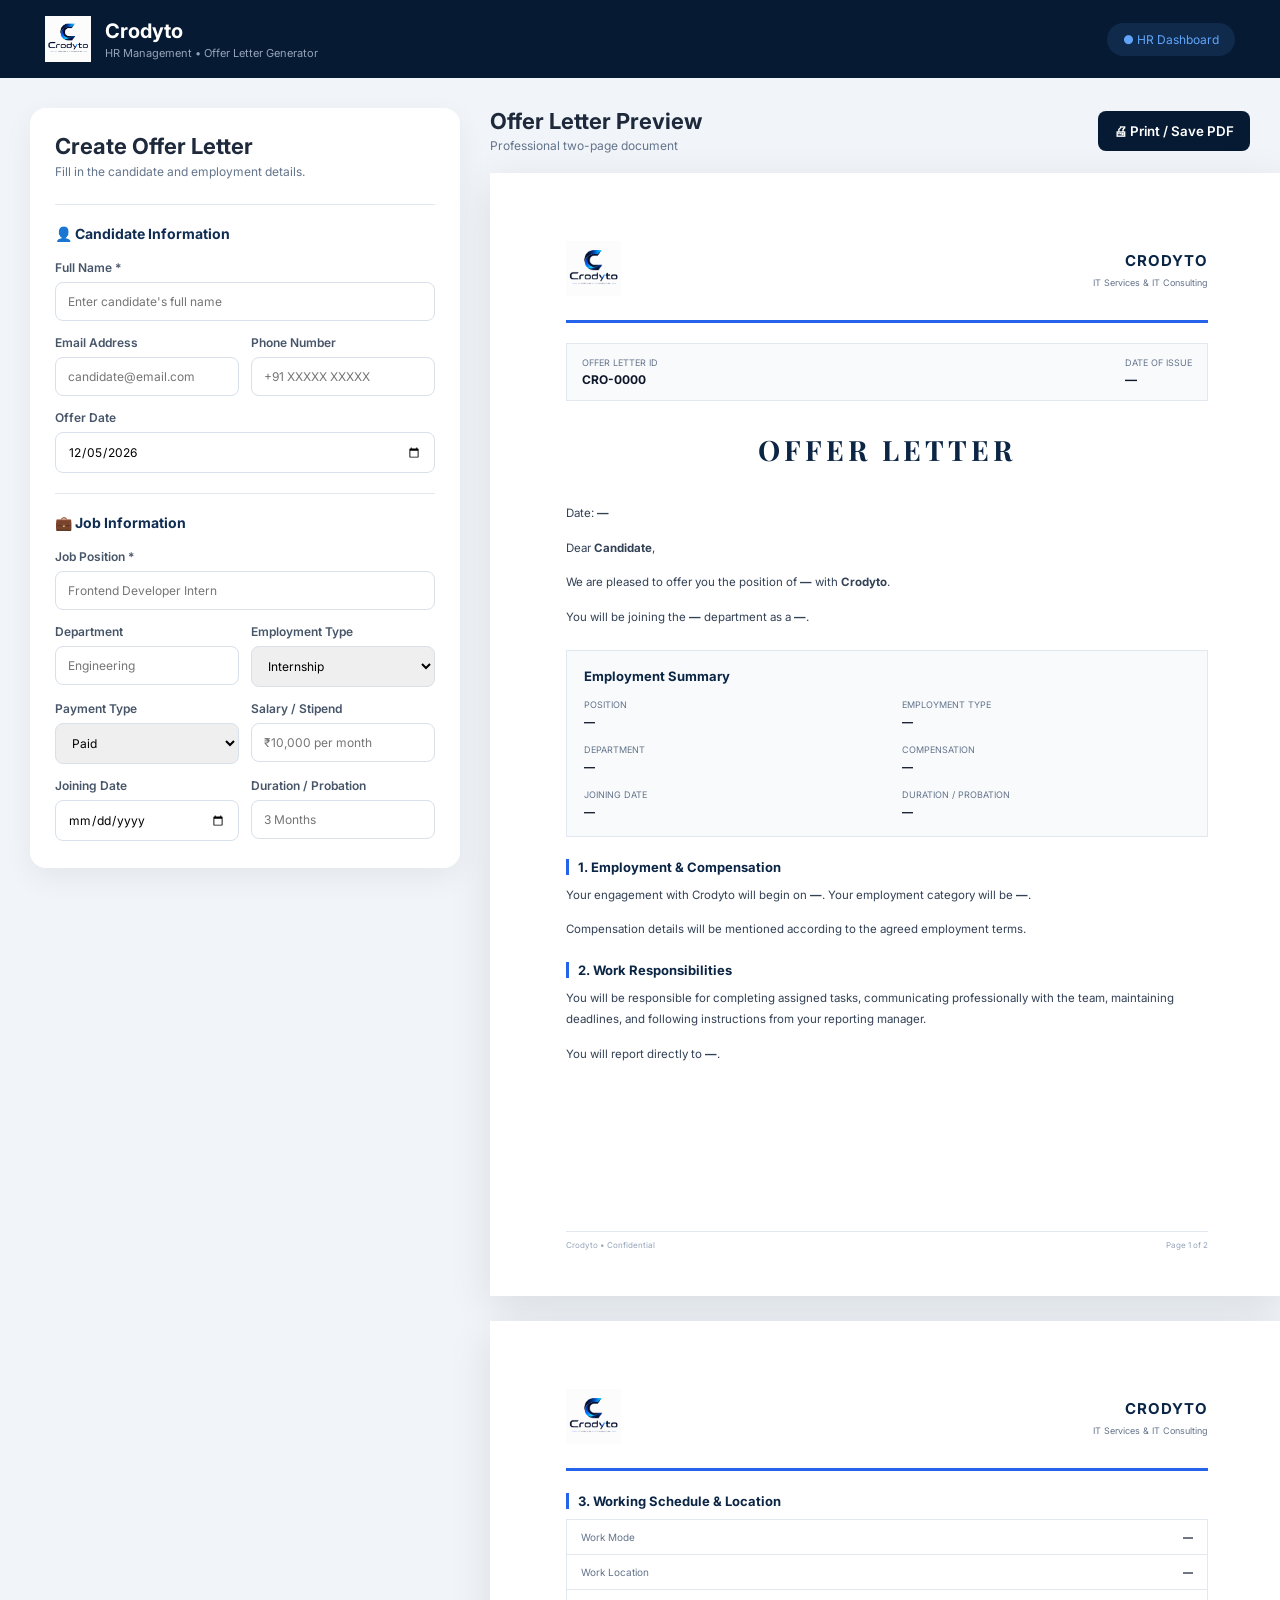
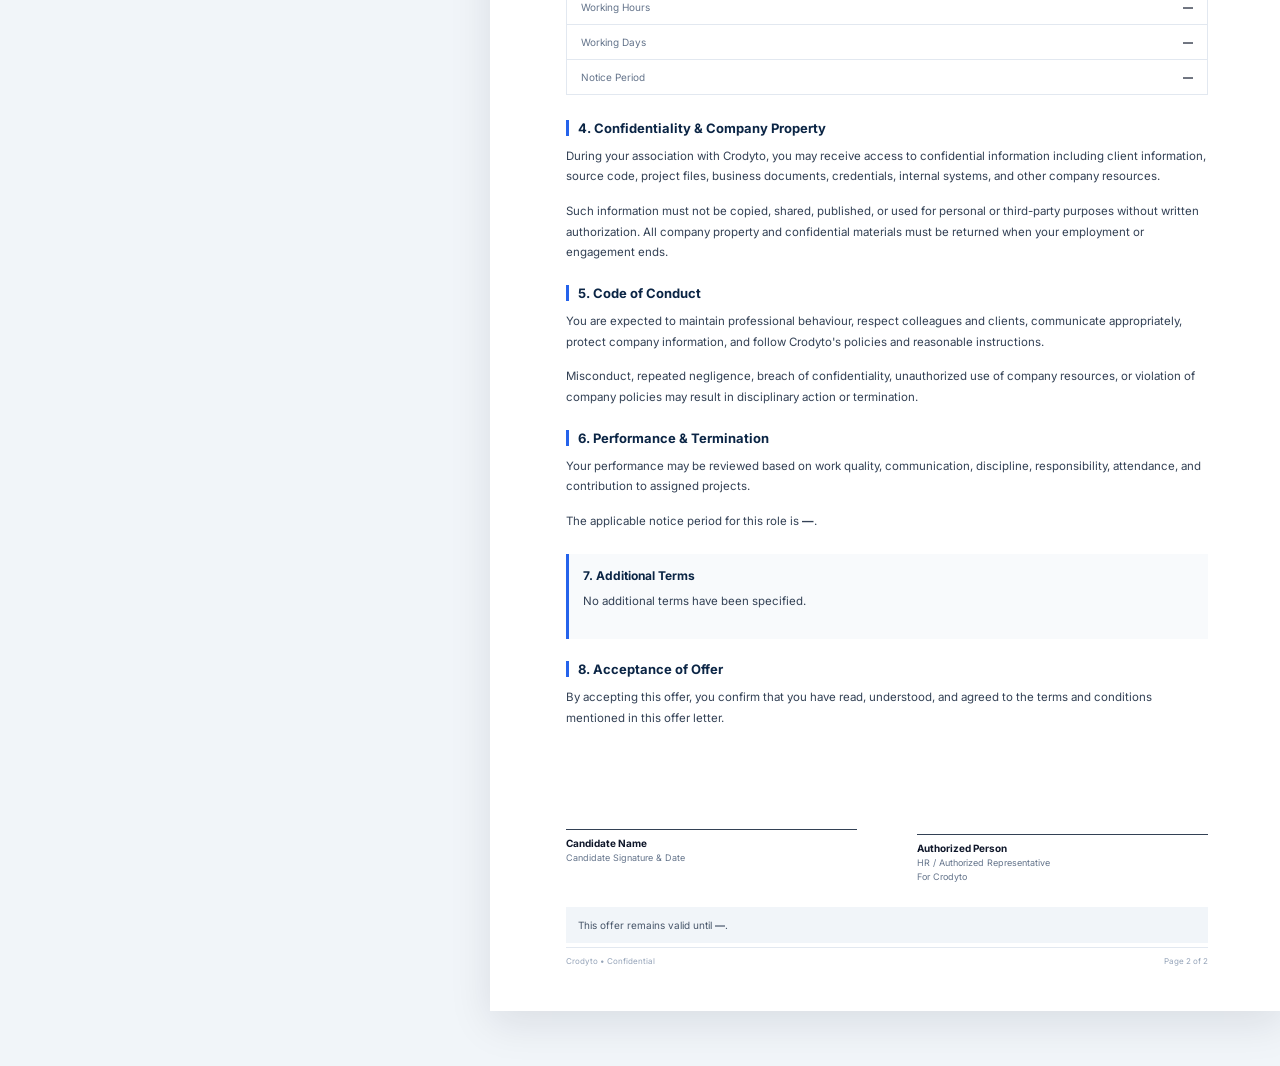
==== offer_letter_paage.html @ 6837c593 "Rename index.html to offer_letter_paage.html" ====
<!DOCTYPE html>
<html lang="en">
<head>
  <meta charset="UTF-8" />
  <meta name="viewport" content="width=device-width, initial-scale=1.0" />

  <title>Crodyto HR | Offer Letter Generator</title>

  <link rel="stylesheet" href="style.css" />
</head>

<body>

  <!-- TOPBAR -->
  <header class="topbar">

    <div class="brand">
      <img src="logo.png" alt="Crodyto Logo" class="top-logo">

      <div>
        <h2>Crodyto</h2>
        <span>HR Management • Offer Letter Generator</span>
      </div>
    </div>

    <div class="dashboard-badge">
      ● HR Dashboard
    </div>

  </header>


  <main class="app-layout">

    <!-- =========================
         FORM PANEL
    ========================== -->

    <section class="form-panel">

      <div class="panel-header">
        <h2>Create Offer Letter</h2>
        <p>Fill in the candidate and employment details.</p>
      </div>


      <!-- CANDIDATE INFORMATION -->

      <div class="form-section">

        <h3>👤 Candidate Information</h3>

        <div class="form-group">
          <label>Full Name *</label>
          <input
            type="text"
            id="name"
            placeholder="Enter candidate's full name"
          >
        </div>

        <div class="form-row">

          <div class="form-group">
            <label>Email Address</label>
            <input
              type="email"
              id="email"
              placeholder="candidate@email.com"
            >
          </div>

          <div class="form-group">
            <label>Phone Number</label>
            <input
              type="text"
              id="phone"
              placeholder="+91 XXXXX XXXXX"
            >
          </div>

        </div>

        <div class="form-group">
          <label>Offer Date</label>
          <input type="date" id="offerDate">
        </div>

      </div>


      <!-- JOB INFORMATION -->

      <div class="form-section">

        <h3>💼 Job Information</h3>

        <div class="form-group">
          <label>Job Position *</label>

          <input
            type="text"
            id="position"
            placeholder="Frontend Developer Intern"
          >
        </div>


        <div class="form-row">

          <div class="form-group">

            <label>Department</label>

            <input
              type="text"
              id="department"
              placeholder="Engineering"
            >

          </div>


          <div class="form-group">

            <label>Employment Type</label>

            <select id="employmentType">
              <option value="Internship">Internship</option>
              <option value="Full-Time">Full-Time</option>
              <option value="Part-Time">Part-Time</option>
              <option value="Contract">Contract</option>
            </select>

          </div>

        </div>


        <!-- PAID / UNPAID -->

        <div class="form-row">

          <div class="form-group">

            <label>Payment Type</label>

            <select id="paymentType">
              <option value="Paid">Paid</option>
              <option value="Unpaid">Unpaid</option>
            </select>

          </div>


          <div class="form-group">

            <label>Salary / Stipend</label>

            <input
              type="text"
              id="salary"
              placeholder="₹10,000 per month"
            >

          </div>

        </div>


        <div class="form-row">

          <div class="form-group">

            <label>Joining Date</label>

            <input
              type="date"
              id="joiningDate"
            >

          </div>


          <div class="form-group">

            <label>Duration / Probation</label>

            <input
              type="text"
              id="duration"
              placeholder="3 Months"
            >

          </div>

        </div>

      </div>


      <!-- WORK INFORMATION -->

      <div class="form-section">

        <h3>🏢 Work Information</h3>


        <div class="form-row">

          <div class="form-group">

            <label>Work Mode</label>

            <select id="workMode">
              <option value="Remote">Remote</option>
              <option value="On-site">On-site</option>
              <option value="Hybrid">Hybrid</option>
            </select>

          </div>


          <div class="form-group">

            <label>Work Location</label>

            <input
              type="text"
              id="location"
              placeholder="Siliguri / Remote"
            >

          </div>

        </div>


        <div class="form-row">

          <div class="form-group">

            <label>Working Hours</label>

            <input
              type="text"
              id="workingHours"
              placeholder="10:00 AM - 6:00 PM"
            >

          </div>


          <div class="form-group">

            <label>Working Days</label>

            <input
              type="text"
              id="workingDays"
              placeholder="Monday - Friday"
            >

          </div>

        </div>


        <div class="form-group">

          <label>Reporting To</label>

          <input
            type="text"
            id="reportingManager"
            placeholder="Team Lead / Manager"
          >

        </div>

      </div>


      <!-- EMPLOYMENT CONDITIONS -->

      <div class="form-section">

        <h3>📋 Employment Conditions</h3>


        <div class="form-row">

          <div class="form-group">

            <label>Notice Period</label>

            <input
              type="text"
              id="noticePeriod"
              placeholder="15 Days"
            >

          </div>


          <div class="form-group">

            <label>Offer Valid Until</label>

            <input
              type="date"
              id="validUntil"
            >

          </div>

        </div>


        <div class="form-group">

          <label>Additional Terms (Optional)</label>

          <textarea
            id="customTerms"
            rows="5"
            placeholder="Add any special conditions..."
          ></textarea>

        </div>

      </div>


      <!-- HR AUTHORIZATION -->

      <div class="form-section">

        <h3>✍️ HR Authorization</h3>


        <div class="form-group">

          <label>HR / Authorized Person Name</label>

          <input
            type="text"
            id="hrName"
            placeholder="Authorized Person"
          >

        </div>


        <div class="form-group">

          <label>Designation</label>

          <input
            type="text"
            id="hrDesignation"
            placeholder="HR Manager / Founder"
          >

        </div>


        <div class="form-group">

          <label>Upload HR Signature</label>

          <input
            type="file"
            id="signatureUpload"
            accept="image/*"
          >

        </div>

      </div>


      <!-- BUTTONS -->

      <div class="button-group">

        <button
          type="button"
          class="generate-btn"
          id="generateBtn"
        >
          Generate Offer Letter
        </button>


        <button
          type="button"
          class="clear-btn"
          id="clearBtn"
        >
          Clear
        </button>

      </div>

    </section>



    <!-- =========================
         PREVIEW PANEL
    ========================== -->

    <section class="preview-panel">


      <div class="preview-header">

        <div>
          <h2>Offer Letter Preview</h2>
          <p>Professional two-page document</p>
        </div>


        <button
          type="button"
          class="print-btn"
          id="printBtn"
        >
          🖨 Print / Save PDF
        </button>

      </div>



      <!-- =========================
           PAGE 1
      ========================== -->

      <article class="offer-page">


        <div class="letter-header">

          <div class="company-brand">

            <img
              src="logo.png"
              alt="Crodyto"
              class="letter-logo"
            >

          </div>


          <div class="company-meta">

            <strong>CRODYTO</strong>

            <span>
              IT Services & IT Consulting
            </span>

          </div>

        </div>


        <div class="blue-line"></div>


        <div class="offer-meta">

          <div>
            <span>Offer Letter ID</span>
            <strong id="offerId">CRO-0000</strong>
          </div>

          <div>
            <span>Date of Issue</span>
            <strong id="previewOfferDate">—</strong>
          </div>

        </div>


        <h1 class="letter-title">
          OFFER LETTER
        </h1>


        <p>
          Date:
          <strong id="letterDate">—</strong>
        </p>


        <p>
          Dear
          <strong id="previewName">Candidate</strong>,
        </p>


        <p>
          We are pleased to offer you the position of
          <strong id="previewPosition">—</strong>
          with <strong>Crodyto</strong>.
        </p>


        <p>
          You will be joining the
          <strong id="previewDepartment">—</strong>
          department as a
          <strong id="previewEmploymentType">—</strong>.
        </p>


        <!-- EMPLOYMENT SUMMARY -->

        <div class="summary-box">

          <h3>Employment Summary</h3>

          <div class="summary-grid">

            <div>
              <span>Position</span>
              <strong id="summaryPosition">—</strong>
            </div>

            <div>
              <span>Employment Type</span>
              <strong id="summaryEmployment">—</strong>
            </div>

            <div>
              <span>Department</span>
              <strong id="summaryDepartment">—</strong>
            </div>

            <div>
              <span>Compensation</span>
              <strong id="summarySalary">—</strong>
            </div>

            <div>
              <span>Joining Date</span>
              <strong id="summaryJoining">—</strong>
            </div>

            <div>
              <span>Duration / Probation</span>
              <strong id="summaryDuration">—</strong>
            </div>

          </div>

        </div>


        <h3 class="section-title">
          1. Employment & Compensation
        </h3>

        <p>
          Your engagement with Crodyto will begin on
          <strong id="textJoiningDate">—</strong>.
          Your employment category will be
          <strong id="textEmploymentType">—</strong>.
        </p>

        <p id="paymentParagraph">
          Compensation details will be mentioned according to the agreed
          employment terms.
        </p>


        <h3 class="section-title">
          2. Work Responsibilities
        </h3>

        <p>
          You will be responsible for completing assigned tasks,
          communicating professionally with the team, maintaining deadlines,
          and following instructions from your reporting manager.
        </p>

        <p>
          You will report directly to
          <strong id="previewReportingManager">—</strong>.
        </p>


        <div class="page-footer">
          <span>Crodyto • Confidential</span>
          <span>Page 1 of 2</span>
        </div>

      </article>



      <!-- =========================
           PAGE 2
      ========================== -->

      <article class="offer-page second-page">


        <div class="letter-header">

          <div class="company-brand">

            <img
              src="logo.png"
              alt="Crodyto"
              class="letter-logo"
            >

          </div>


          <div class="company-meta">

            <strong>CRODYTO</strong>

            <span>
              IT Services & IT Consulting
            </span>

          </div>

        </div>


        <div class="blue-line"></div>


        <h3 class="section-title">
          3. Working Schedule & Location
        </h3>


        <div class="details-table">

          <div class="table-row">
            <span>Work Mode</span>
            <strong id="detailWorkMode">—</strong>
          </div>

          <div class="table-row">
            <span>Work Location</span>
            <strong id="detailLocation">—</strong>
          </div>

          <div class="table-row">
            <span>Working Hours</span>
            <strong id="detailWorkingHours">—</strong>
          </div>

          <div class="table-row">
            <span>Working Days</span>
            <strong id="detailWorkingDays">—</strong>
          </div>

          <div class="table-row">
            <span>Notice Period</span>
            <strong id="detailNoticePeriod">—</strong>
          </div>

        </div>


        <h3 class="section-title">
          4. Confidentiality & Company Property
        </h3>

        <p>
          During your association with Crodyto, you may receive access to
          confidential information including client information, source code,
          project files, business documents, credentials, internal systems,
          and other company resources.
        </p>

        <p>
          Such information must not be copied, shared, published, or used for
          personal or third-party purposes without written authorization.
          All company property and confidential materials must be returned
          when your employment or engagement ends.
        </p>


        <h3 class="section-title">
          5. Code of Conduct
        </h3>

        <p>
          You are expected to maintain professional behaviour, respect
          colleagues and clients, communicate appropriately, protect company
          information, and follow Crodyto's policies and reasonable
          instructions.
        </p>

        <p>
          Misconduct, repeated negligence, breach of confidentiality,
          unauthorized use of company resources, or violation of company
          policies may result in disciplinary action or termination.
        </p>


        <h3 class="section-title">
          6. Performance & Termination
        </h3>

        <p>
          Your performance may be reviewed based on work quality,
          communication, discipline, responsibility, attendance, and
          contribution to assigned projects.
        </p>

        <p>
          The applicable notice period for this role is
          <strong id="previewNoticePeriod">—</strong>.
        </p>


        <!-- ADDITIONAL TERMS -->

        <div class="custom-terms">

          <h3>7. Additional Terms</h3>

          <p id="previewCustomTerms">
            No additional terms have been specified.
          </p>

        </div>


        <h3 class="section-title">
          8. Acceptance of Offer
        </h3>

        <p>
          By accepting this offer, you confirm that you have read,
          understood, and agreed to the terms and conditions mentioned in
          this offer letter.
        </p>


        <!-- SIGNATURES -->

        <div class="signature-area">


          <div class="signature-block">

            <div class="signature-space"></div>

            <div class="signature-line"></div>

            <strong id="candidateNameSignature">
              Candidate Name
            </strong>

            <span>Candidate Signature & Date</span>

          </div>



          <div class="signature-block">

            <div class="signature-image-box">

              <img
                id="signaturePreview"
                src=""
                alt="HR Signature"
              >

            </div>

            <div class="signature-line"></div>

            <strong id="previewHrName">
              Authorized Person
            </strong>

            <span id="previewHrDesignation">
              HR / Authorized Representative
            </span>

            <small>For Crodyto</small>

          </div>

        </div>


        <div class="acceptance-note">

          This offer remains valid until
          <strong id="previewValidUntil">—</strong>.

        </div>


        <div class="page-footer">
          <span>Crodyto • Confidential</span>
          <span>Page 2 of 2</span>
        </div>

      </article>

    </section>

  </main>


  <script src="script.js"></script>

</body>
</html>
---- style.css ----
@import url(
  "https://fonts.googleapis.com/css2?family=Inter:wght@400;500;600;700;800&family=Playfair+Display:wght@600;700&display=swap"
);

* {
  margin: 0;
  padding: 0;
  box-sizing: border-box;
}

body {
  font-family: "Inter", sans-serif;
  background: #f1f5f9;
  color: #1e293b;
}


/* TOPBAR */

.topbar {
  height: 78px;
  background: #071a33;

  display: flex;
  align-items: center;
  justify-content: space-between;

  padding: 0 45px;
  color: white;
}

.brand {
  display: flex;
  align-items: center;
  gap: 14px;
}

.top-logo {
  width: 46px;
  height: 46px;
  object-fit: contain;
}

.brand h2 {
  font-size: 20px;
}

.brand span {
  display: block;
  margin-top: 3px;
  font-size: 11px;
  color: #94a3b8;
}

.dashboard-badge {
  padding: 9px 16px;
  background: #102a4c;
  border-radius: 30px;
  color: #60a5fa;
  font-size: 12px;
}


/* MAIN */

.app-layout {
  display: grid;
  grid-template-columns: 430px 1fr;
  gap: 30px;
  padding: 30px;
}


/* FORM */

.form-panel {
  background: white;
  border-radius: 16px;
  padding: 25px;

  height: calc(100vh - 140px);
  overflow-y: auto;

  box-shadow: 0 10px 30px rgba(15, 23, 42, 0.06);
}

.panel-header {
  margin-bottom: 25px;
}

.panel-header h2 {
  font-size: 22px;
}

.panel-header p {
  margin-top: 5px;
  color: #64748b;
  font-size: 12px;
}

.form-section {
  border-top: 1px solid #e2e8f0;
  padding-top: 20px;
  margin-top: 20px;
}

.form-section h3 {
  font-size: 14px;
  margin-bottom: 18px;
  color: #0f2d52;
}

.form-group {
  display: flex;
  flex-direction: column;
  margin-bottom: 14px;
}

.form-group label {
  font-size: 12px;
  font-weight: 600;
  margin-bottom: 7px;
  color: #475569;
}

input,
select,
textarea {
  width: 100%;
  border: 1px solid #d8e0ea;
  border-radius: 8px;

  padding: 11px 12px;

  font-family: inherit;
  font-size: 12px;

  outline: none;
  transition: 0.2s;
}

textarea {
  resize: vertical;
}

input:focus,
select:focus,
textarea:focus {
  border-color: #2563eb;
  box-shadow: 0 0 0 3px rgba(37, 99, 235, 0.08);
}


/* DISABLED SALARY FIELD */

input:disabled {
  background: #f1f5f9;
  color: #94a3b8;
  cursor: not-allowed;
  border-color: #e2e8f0;
}


.form-row {
  display: grid;
  grid-template-columns: 1fr 1fr;
  gap: 12px;
}


/* BUTTONS */

.button-group {
  display: flex;
  gap: 10px;
  margin-top: 25px;
}

button {
  border: none;
  padding: 12px 16px;
  border-radius: 8px;

  font-family: inherit;
  font-weight: 600;

  cursor: pointer;
  transition: 0.2s;
}

.generate-btn {
  flex: 1;
  background: #2563eb;
  color: white;
}

.generate-btn:hover {
  background: #1d4ed8;
}

.clear-btn {
  background: #e2e8f0;
  color: #334155;
}


/* PREVIEW */

.preview-panel {
  min-width: 0;
}

.preview-header {
  display: flex;
  justify-content: space-between;
  align-items: center;

  margin-bottom: 20px;
}

.preview-header h2 {
  font-size: 22px;
}

.preview-header p {
  font-size: 12px;
  color: #64748b;
  margin-top: 4px;
}

.print-btn {
  background: #071a33;
  color: white;
}


/* OFFER PAGE */

.offer-page {
  width: 210mm;
  min-height: 297mm;

  background: white;

  margin: 0 auto 25px;

  padding: 18mm 20mm;

  position: relative;

  box-shadow: 0 12px 40px rgba(15, 23, 42, 0.1);
}


/* LETTER HEADER */

.letter-header {
  display: flex;
  justify-content: space-between;
  align-items: center;
}

.letter-logo {
  max-width: 130px;
  max-height: 55px;
  object-fit: contain;
}

.company-meta {
  text-align: right;
}

.company-meta strong {
  display: block;
  color: #0b2545;
  font-size: 15px;
  letter-spacing: 1px;
}

.company-meta span {
  font-size: 9px;
  color: #64748b;
}

.blue-line {
  height: 3px;
  background: #2563eb;
  margin: 20px 0;
}


/* OFFER META */

.offer-meta {
  display: flex;
  justify-content: space-between;

  background: #f8fafc;
  border: 1px solid #e2e8f0;

  padding: 13px 15px;
  margin-bottom: 30px;
}

.offer-meta div {
  display: flex;
  flex-direction: column;
  gap: 4px;
}

.offer-meta span {
  font-size: 9px;
  text-transform: uppercase;
  color: #64748b;
}

.offer-meta strong {
  font-size: 12px;
  color: #0f172a;
}


/* LETTER CONTENT */

.letter-title {
  text-align: center;

  font-family: "Playfair Display", serif;

  font-size: 28px;
  letter-spacing: 4px;

  color: #0b2545;

  margin-bottom: 35px;
}

.offer-page p {
  font-size: 11.5px;
  line-height: 1.8;
  margin-bottom: 14px;
  color: #334155;
}

.section-title {
  margin-top: 22px;
  margin-bottom: 10px;

  font-size: 13px;
  color: #0b2545;

  border-left: 3px solid #2563eb;
  padding-left: 9px;
}


/* SUMMARY */

.summary-box {
  background: #f8fafc;
  border: 1px solid #e2e8f0;

  padding: 17px;
  margin: 22px 0;
}

.summary-box h3 {
  font-size: 13px;
  color: #0b2545;
  margin-bottom: 15px;
}

.summary-grid {
  display: grid;
  grid-template-columns: 1fr 1fr;
  gap: 15px 30px;
}

.summary-grid div {
  display: flex;
  flex-direction: column;
  gap: 5px;
}

.summary-grid span {
  font-size: 9px;
  text-transform: uppercase;
  color: #64748b;
}

.summary-grid strong {
  font-size: 11px;
  color: #0f172a;
}


/* DETAILS TABLE */

.details-table {
  border: 1px solid #e2e8f0;
  margin-bottom: 25px;
}

.table-row {
  display: flex;
  justify-content: space-between;

  padding: 11px 14px;

  border-bottom: 1px solid #e2e8f0;
}

.table-row:last-child {
  border-bottom: none;
}

.table-row span {
  font-size: 10px;
  color: #64748b;
}

.table-row strong {
  font-size: 10px;
  color: #0f172a;
}


/* CUSTOM TERMS */

.custom-terms {
  background: #f8fafc;

  border-left: 3px solid #2563eb;

  padding: 14px;
  margin-top: 22px;
}

.custom-terms h3 {
  font-size: 12px;
  margin-bottom: 8px;
  color: #0b2545;
}


/* SIGNATURE */

.signature-area {
  display: flex;
  justify-content: space-between;

  gap: 60px;
  margin-top: 45px;
}

.signature-block {
  width: 50%;
  display: flex;
  flex-direction: column;
}

.signature-space {
  height: 55px;
}

.signature-image-box {
  height: 60px;
  display: flex;
  align-items: end;
}

.signature-image-box img {
  max-height: 58px;
  max-width: 160px;
  object-fit: contain;
  display: none;
}

.signature-line {
  border-top: 1px solid #334155;
  margin-bottom: 7px;
}

.signature-block strong {
  font-size: 10px;
  color: #0f172a;
}

.signature-block span,
.signature-block small {
  font-size: 9px;
  color: #64748b;
  margin-top: 3px;
}


/* ACCEPTANCE */

.acceptance-note {
  margin-top: 25px;
  padding: 12px;

  background: #f1f5f9;

  font-size: 10px;
  color: #475569;
}


/* FOOTER */

.page-footer {
  position: absolute;

  bottom: 12mm;
  left: 20mm;
  right: 20mm;

  display: flex;
  justify-content: space-between;

  border-top: 1px solid #e2e8f0;

  padding-top: 8px;

  font-size: 8px;
  color: #94a3b8;
}


/* RESPONSIVE */

@media (max-width: 1200px) {

  .app-layout {
    grid-template-columns: 1fr;
  }

  .form-panel {
    height: auto;
  }

}

@media (max-width: 700px) {

  .topbar {
    padding: 0 20px;
  }

  .dashboard-badge {
    display: none;
  }

  .app-layout {
    padding: 12px;
  }

  .form-row {
    grid-template-columns: 1fr;
  }

  .offer-page {
    width: 100%;
    min-height: auto;
    padding: 30px 22px;
  }

  .signature-area {
    flex-direction: column;
    gap: 35px;
  }

  .signature-block {
    width: 100%;
  }

}


/* PRINT */

@media print {

  body {
    background: white;
  }

  .topbar,
  .form-panel,
  .preview-header {
    display: none !important;
  }

  .app-layout {
    display: block;
    padding: 0;
  }

  .offer-page {
    width: 210mm;
    min-height: 297mm;

    margin: 0;
    box-shadow: none;

    page-break-after: always;
  }

  .offer-page:last-child {
    page-break-after: auto;
  }

}
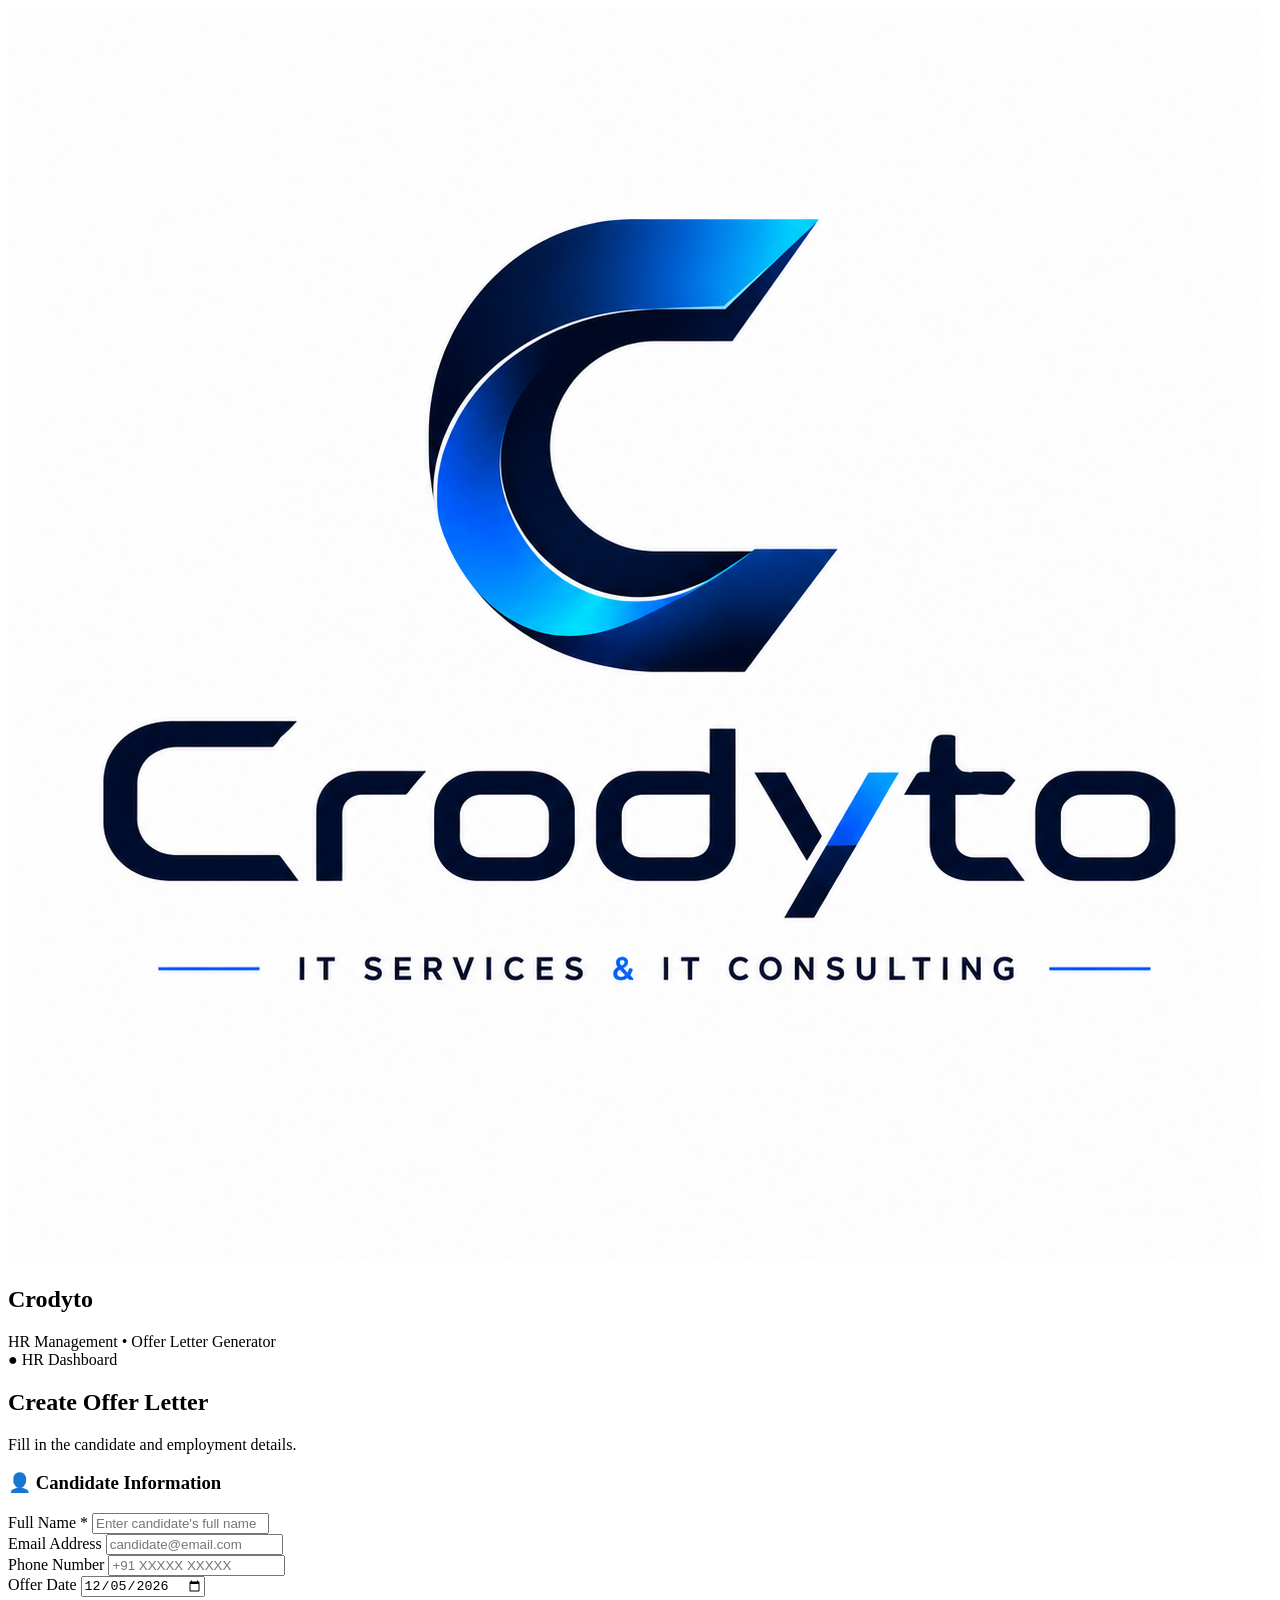
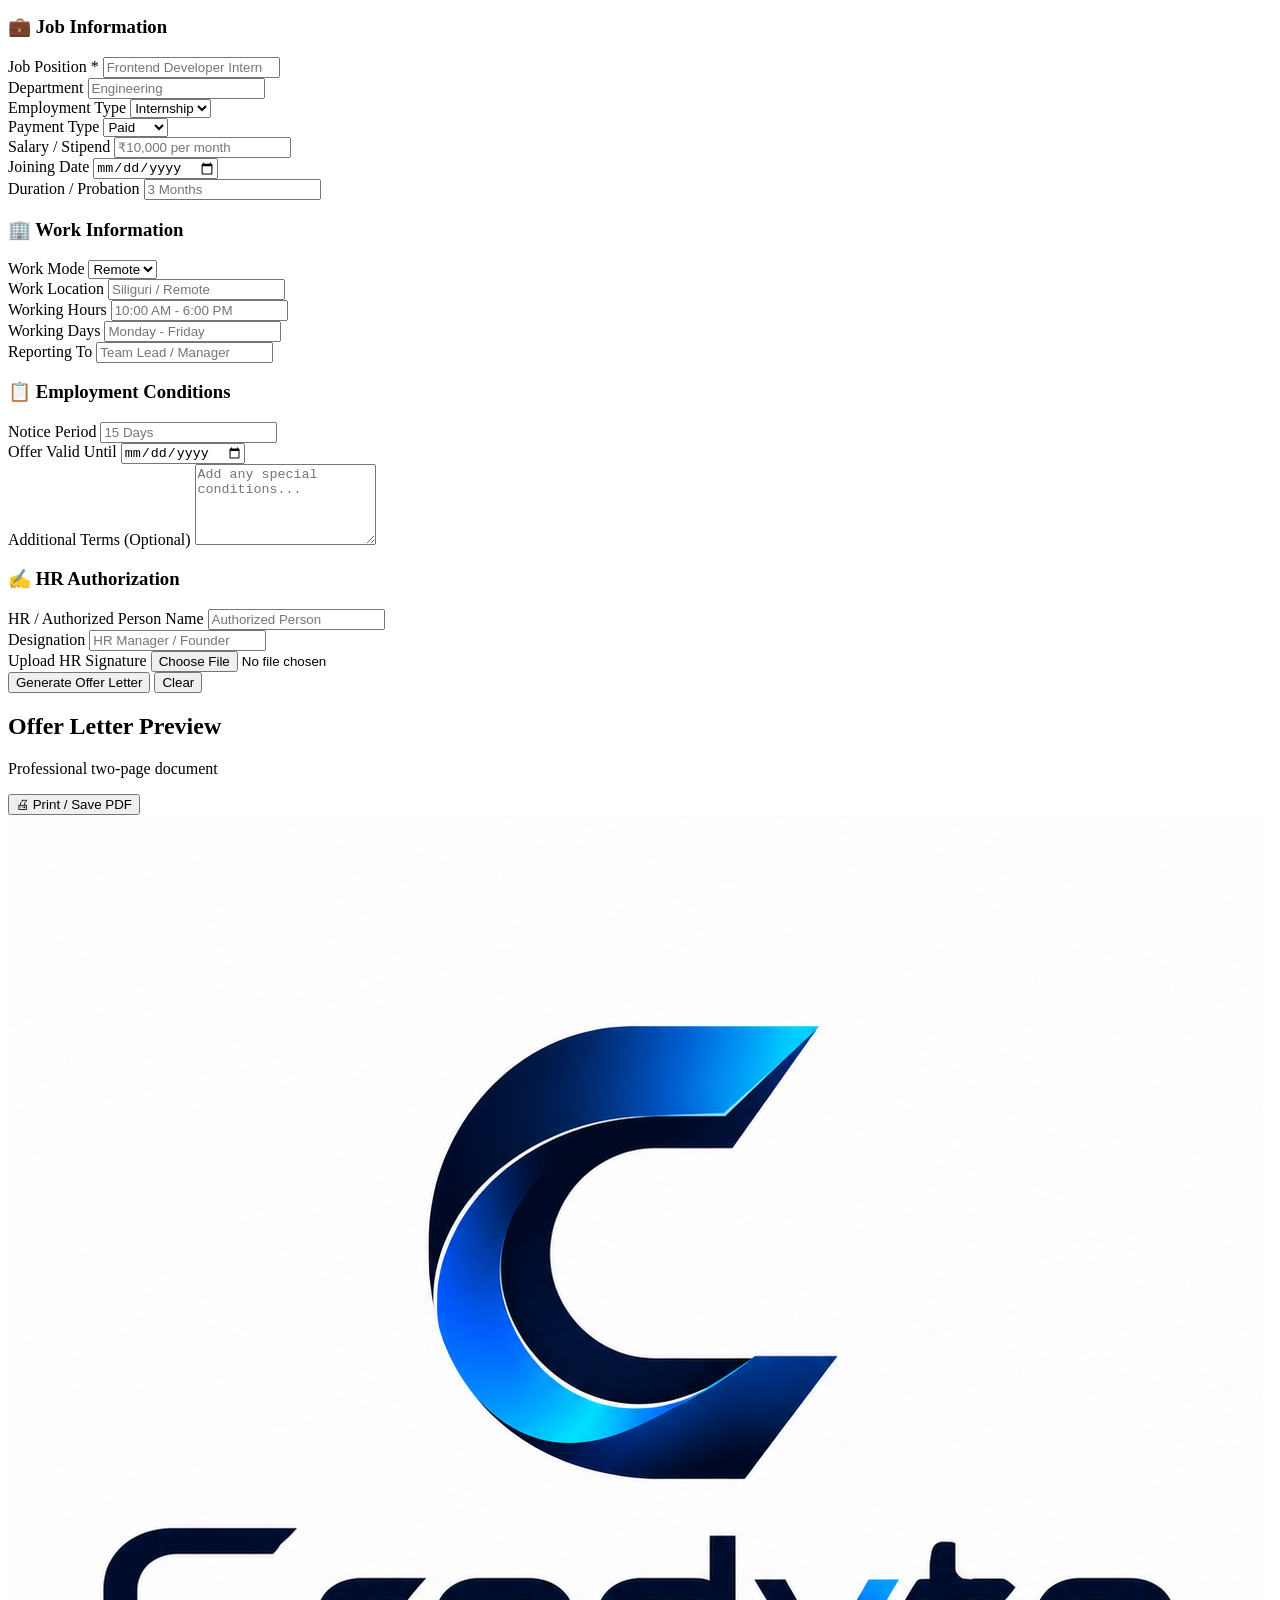
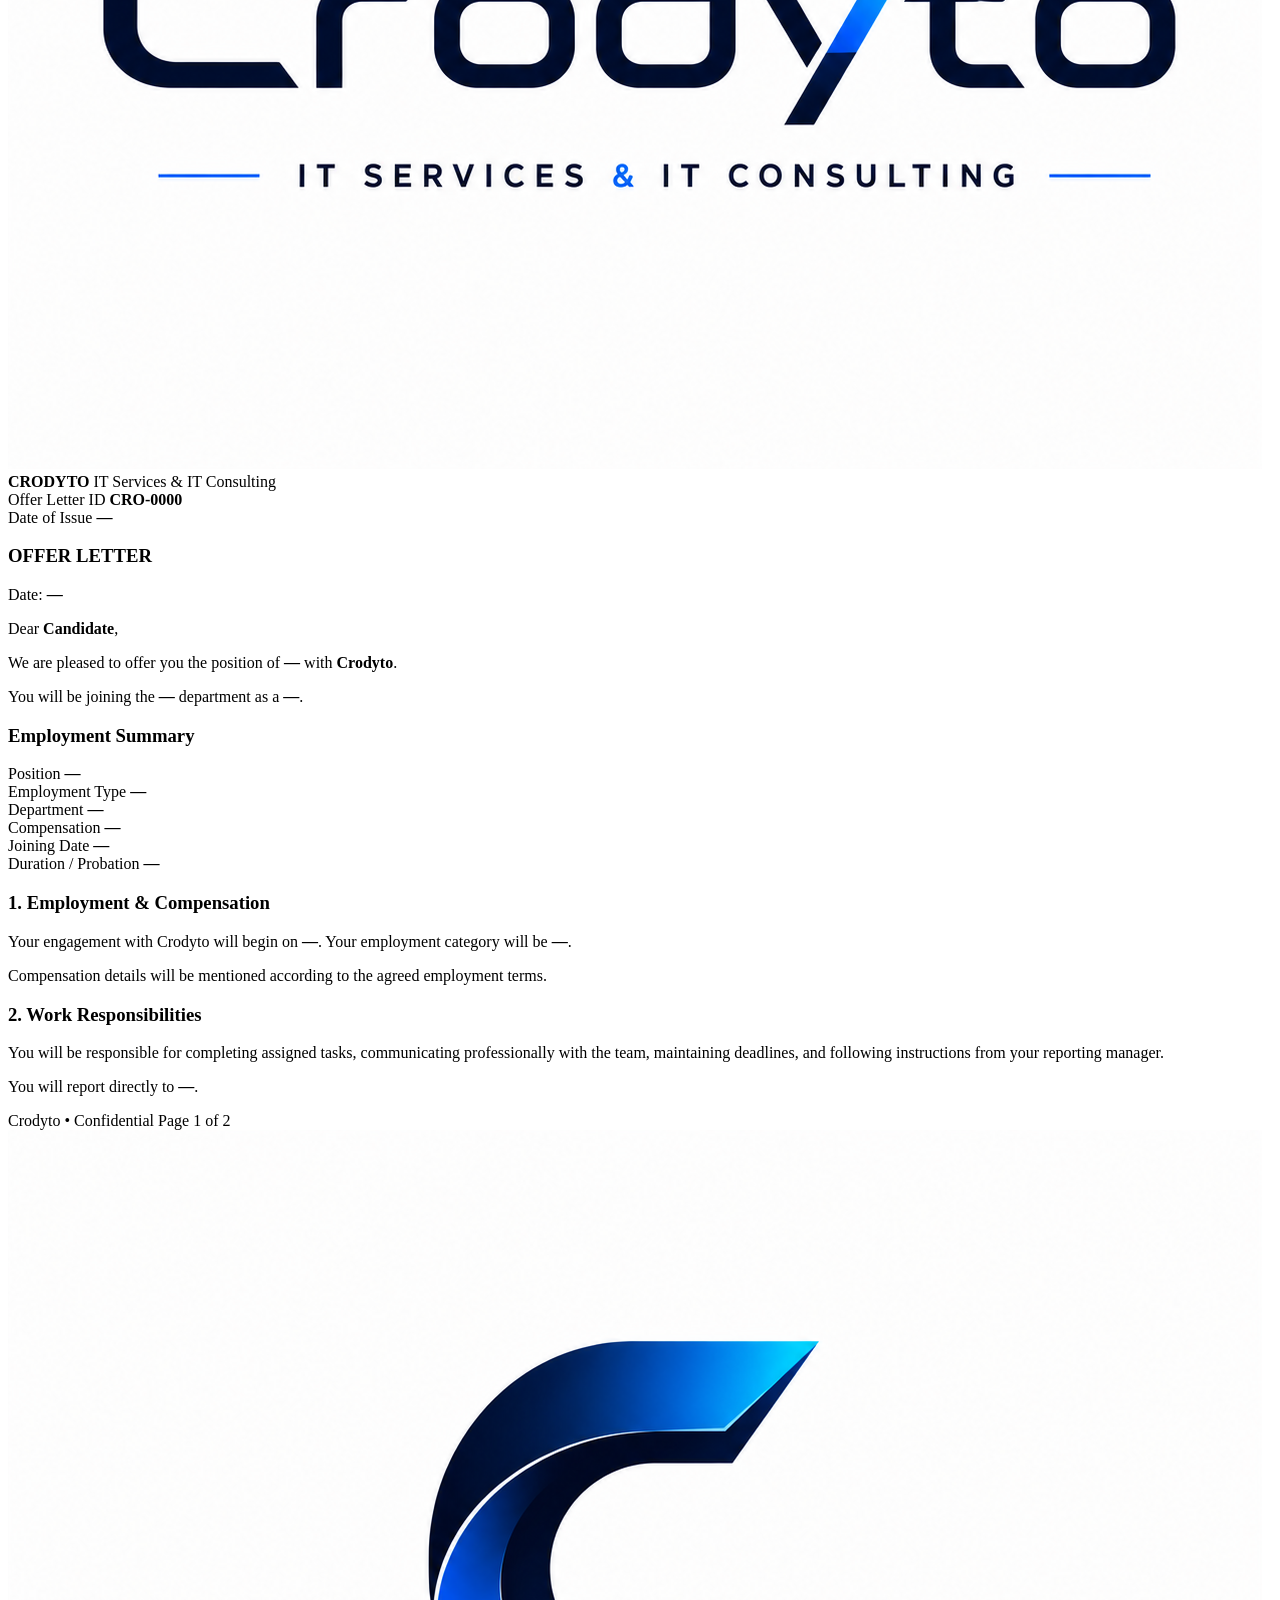
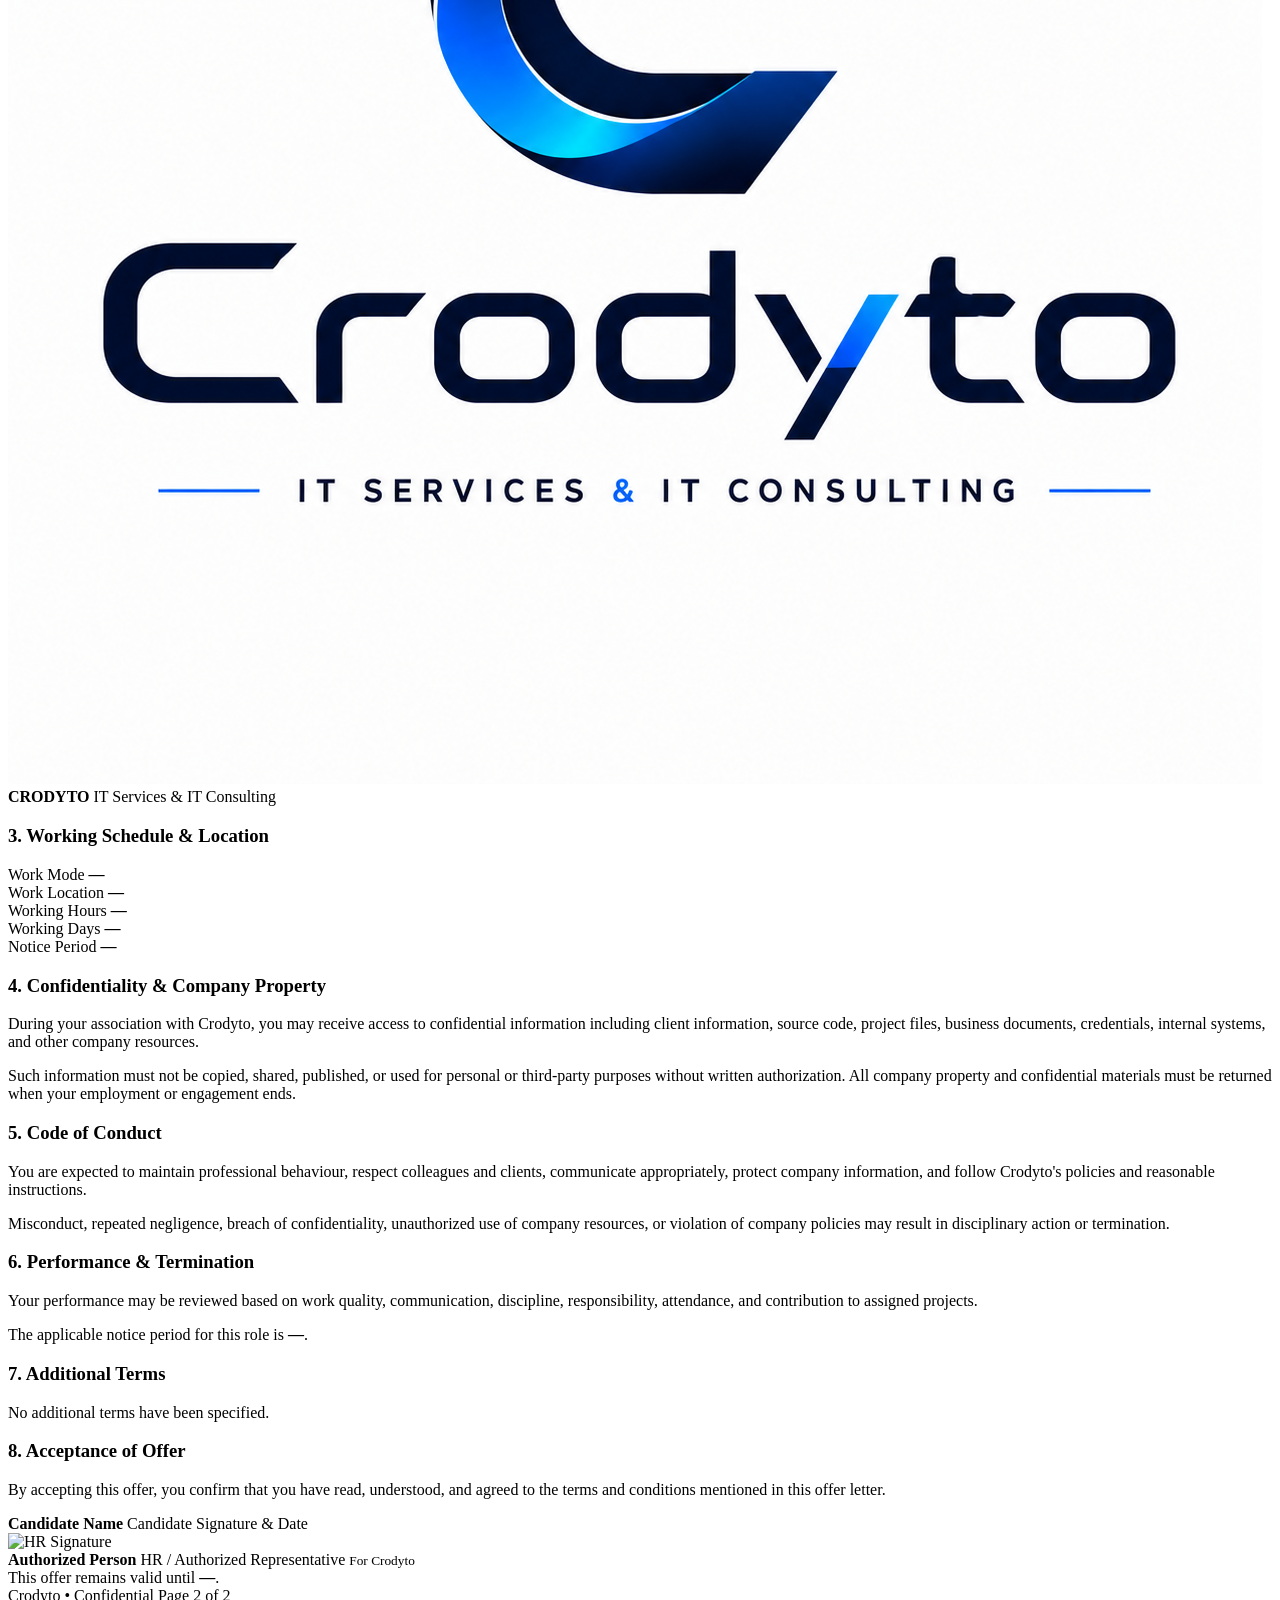
==== commit 47931b68: "Update stylesheet link in offer letter page" ====
--- a/offer_letter_paage.html
+++ b/offer_letter_paage.html
@@ -6,7 +6,7 @@
 
   <title>Crodyto HR | Offer Letter Generator</title>
 
-  <link rel="stylesheet" href="style.css" />
+  <link rel="stylesheet" href="offer_letter_style.css" />
 </head>
 
 <body>
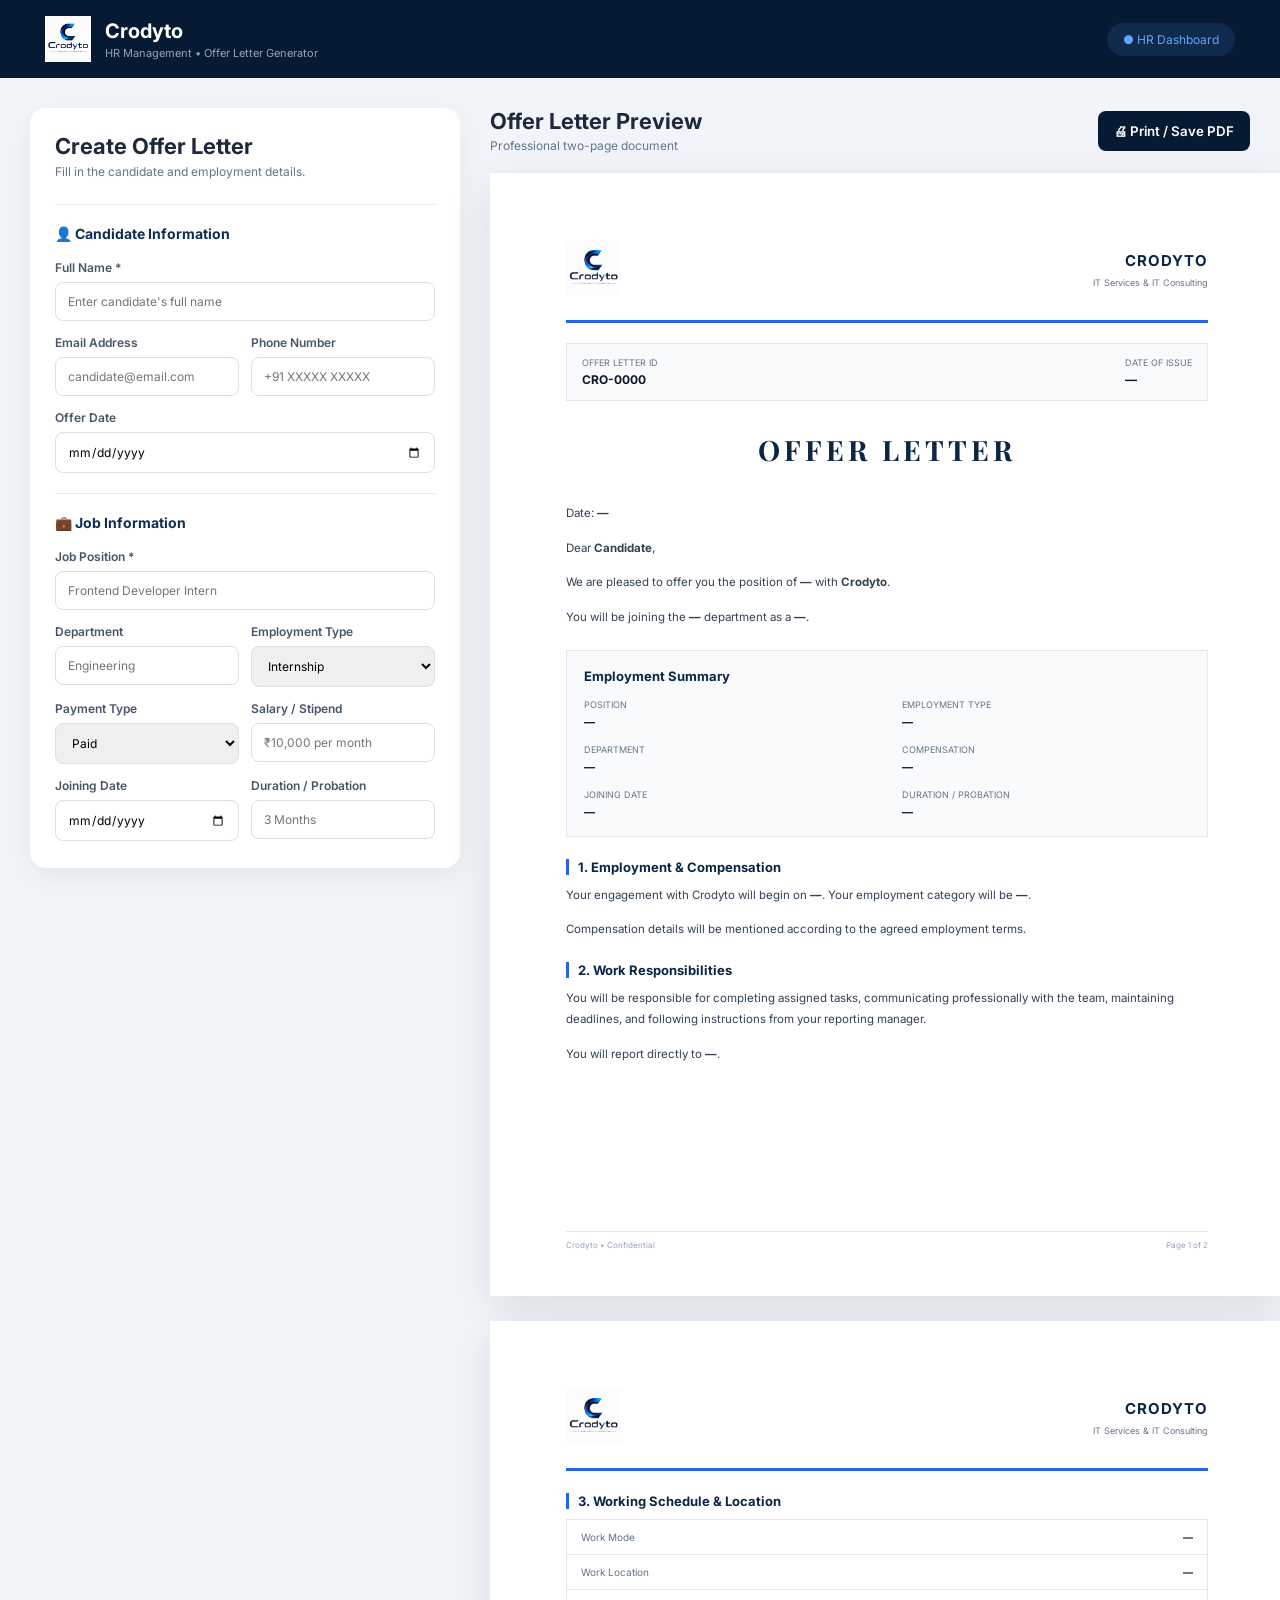
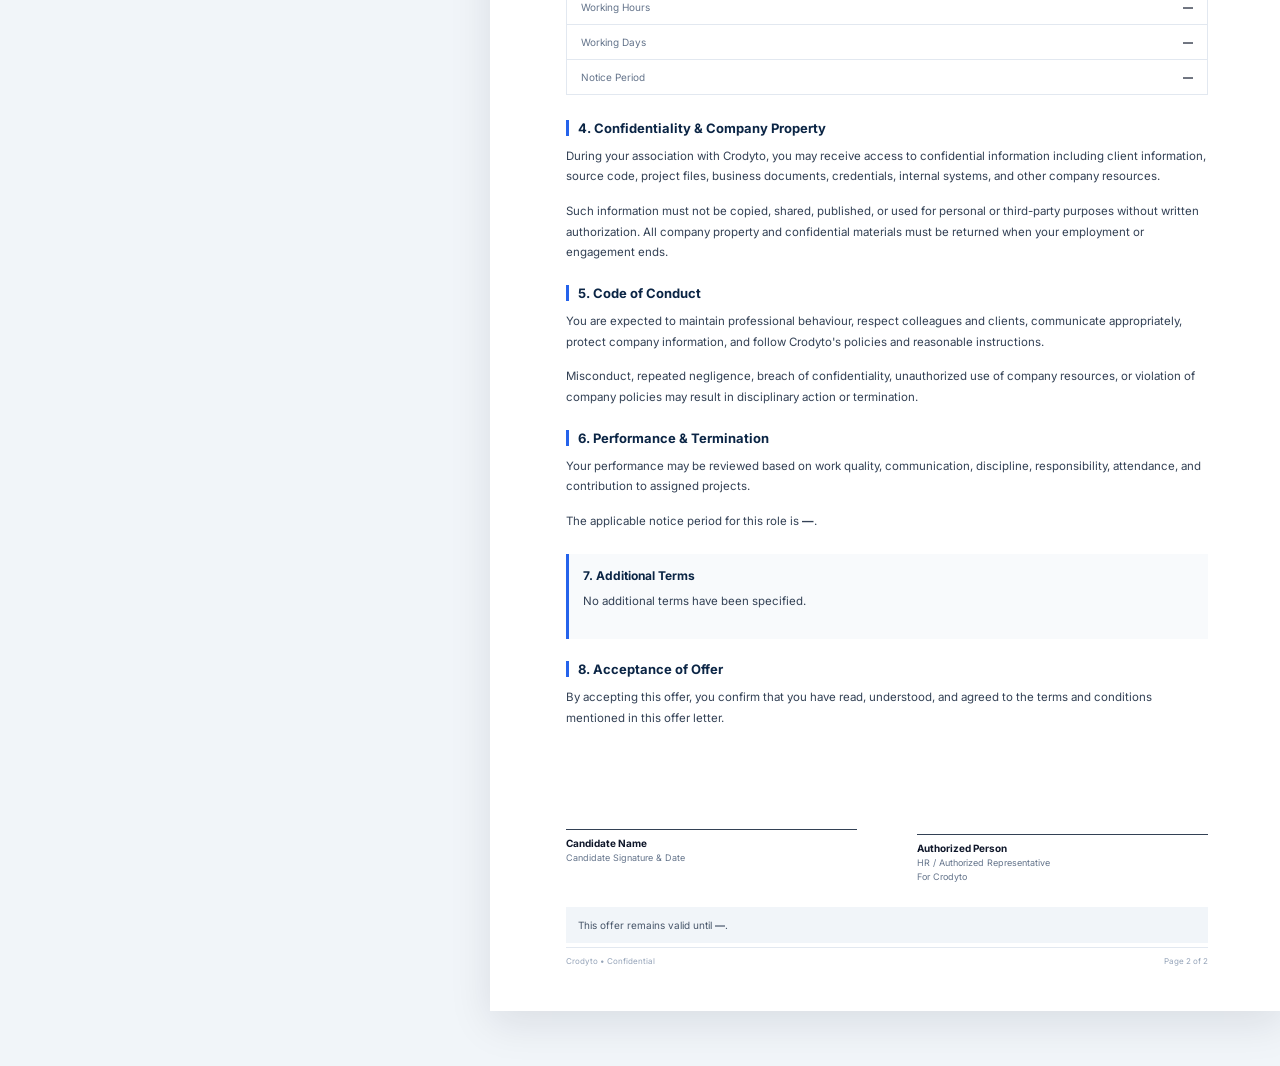
==== commit 9f4327da: "Update offer_letter_paage.html" ====
--- a/offer_letter_paage.html
+++ b/offer_letter_paage.html
@@ -820,7 +820,7 @@
   </main>
 
 
-  <script src="script.js"></script>
+  <script src="offer_letter_script.js"></script>
 
 </body>
 </html>
--- a/offer_letter_style.css
+++ b/offer_letter_style.css
@@ -0,0 +1,614 @@
+@import url(
+  "https://fonts.googleapis.com/css2?family=Inter:wght@400;500;600;700;800&family=Playfair+Display:wght@600;700&display=swap"
+);
+
+* {
+  margin: 0;
+  padding: 0;
+  box-sizing: border-box;
+}
+
+body {
+  font-family: "Inter", sans-serif;
+  background: #f1f5f9;
+  color: #1e293b;
+}
+
+
+/* TOPBAR */
+
+.topbar {
+  height: 78px;
+  background: #071a33;
+
+  display: flex;
+  align-items: center;
+  justify-content: space-between;
+
+  padding: 0 45px;
+  color: white;
+}
+
+.brand {
+  display: flex;
+  align-items: center;
+  gap: 14px;
+}
+
+.top-logo {
+  width: 46px;
+  height: 46px;
+  object-fit: contain;
+}
+
+.brand h2 {
+  font-size: 20px;
+}
+
+.brand span {
+  display: block;
+  margin-top: 3px;
+  font-size: 11px;
+  color: #94a3b8;
+}
+
+.dashboard-badge {
+  padding: 9px 16px;
+  background: #102a4c;
+  border-radius: 30px;
+  color: #60a5fa;
+  font-size: 12px;
+}
+
+
+/* MAIN */
+
+.app-layout {
+  display: grid;
+  grid-template-columns: 430px 1fr;
+  gap: 30px;
+  padding: 30px;
+}
+
+
+/* FORM */
+
+.form-panel {
+  background: white;
+  border-radius: 16px;
+  padding: 25px;
+
+  height: calc(100vh - 140px);
+  overflow-y: auto;
+
+  box-shadow: 0 10px 30px rgba(15, 23, 42, 0.06);
+}
+
+.panel-header {
+  margin-bottom: 25px;
+}
+
+.panel-header h2 {
+  font-size: 22px;
+}
+
+.panel-header p {
+  margin-top: 5px;
+  color: #64748b;
+  font-size: 12px;
+}
+
+.form-section {
+  border-top: 1px solid #e2e8f0;
+  padding-top: 20px;
+  margin-top: 20px;
+}
+
+.form-section h3 {
+  font-size: 14px;
+  margin-bottom: 18px;
+  color: #0f2d52;
+}
+
+.form-group {
+  display: flex;
+  flex-direction: column;
+  margin-bottom: 14px;
+}
+
+.form-group label {
+  font-size: 12px;
+  font-weight: 600;
+  margin-bottom: 7px;
+  color: #475569;
+}
+
+input,
+select,
+textarea {
+  width: 100%;
+  border: 1px solid #d8e0ea;
+  border-radius: 8px;
+
+  padding: 11px 12px;
+
+  font-family: inherit;
+  font-size: 12px;
+
+  outline: none;
+  transition: 0.2s;
+}
+
+textarea {
+  resize: vertical;
+}
+
+input:focus,
+select:focus,
+textarea:focus {
+  border-color: #2563eb;
+  box-shadow: 0 0 0 3px rgba(37, 99, 235, 0.08);
+}
+
+
+/* DISABLED SALARY FIELD */
+
+input:disabled {
+  background: #f1f5f9;
+  color: #94a3b8;
+  cursor: not-allowed;
+  border-color: #e2e8f0;
+}
+
+
+.form-row {
+  display: grid;
+  grid-template-columns: 1fr 1fr;
+  gap: 12px;
+}
+
+
+/* BUTTONS */
+
+.button-group {
+  display: flex;
+  gap: 10px;
+  margin-top: 25px;
+}
+
+button {
+  border: none;
+  padding: 12px 16px;
+  border-radius: 8px;
+
+  font-family: inherit;
+  font-weight: 600;
+
+  cursor: pointer;
+  transition: 0.2s;
+}
+
+.generate-btn {
+  flex: 1;
+  background: #2563eb;
+  color: white;
+}
+
+.generate-btn:hover {
+  background: #1d4ed8;
+}
+
+.clear-btn {
+  background: #e2e8f0;
+  color: #334155;
+}
+
+
+/* PREVIEW */
+
+.preview-panel {
+  min-width: 0;
+}
+
+.preview-header {
+  display: flex;
+  justify-content: space-between;
+  align-items: center;
+
+  margin-bottom: 20px;
+}
+
+.preview-header h2 {
+  font-size: 22px;
+}
+
+.preview-header p {
+  font-size: 12px;
+  color: #64748b;
+  margin-top: 4px;
+}
+
+.print-btn {
+  background: #071a33;
+  color: white;
+}
+
+
+/* OFFER PAGE */
+
+.offer-page {
+  width: 210mm;
+  min-height: 297mm;
+
+  background: white;
+
+  margin: 0 auto 25px;
+
+  padding: 18mm 20mm;
+
+  position: relative;
+
+  box-shadow: 0 12px 40px rgba(15, 23, 42, 0.1);
+}
+
+
+/* LETTER HEADER */
+
+.letter-header {
+  display: flex;
+  justify-content: space-between;
+  align-items: center;
+}
+
+.letter-logo {
+  max-width: 130px;
+  max-height: 55px;
+  object-fit: contain;
+}
+
+.company-meta {
+  text-align: right;
+}
+
+.company-meta strong {
+  display: block;
+  color: #0b2545;
+  font-size: 15px;
+  letter-spacing: 1px;
+}
+
+.company-meta span {
+  font-size: 9px;
+  color: #64748b;
+}
+
+.blue-line {
+  height: 3px;
+  background: #2563eb;
+  margin: 20px 0;
+}
+
+
+/* OFFER META */
+
+.offer-meta {
+  display: flex;
+  justify-content: space-between;
+
+  background: #f8fafc;
+  border: 1px solid #e2e8f0;
+
+  padding: 13px 15px;
+  margin-bottom: 30px;
+}
+
+.offer-meta div {
+  display: flex;
+  flex-direction: column;
+  gap: 4px;
+}
+
+.offer-meta span {
+  font-size: 9px;
+  text-transform: uppercase;
+  color: #64748b;
+}
+
+.offer-meta strong {
+  font-size: 12px;
+  color: #0f172a;
+}
+
+
+/* LETTER CONTENT */
+
+.letter-title {
+  text-align: center;
+
+  font-family: "Playfair Display", serif;
+
+  font-size: 28px;
+  letter-spacing: 4px;
+
+  color: #0b2545;
+
+  margin-bottom: 35px;
+}
+
+.offer-page p {
+  font-size: 11.5px;
+  line-height: 1.8;
+  margin-bottom: 14px;
+  color: #334155;
+}
+
+.section-title {
+  margin-top: 22px;
+  margin-bottom: 10px;
+
+  font-size: 13px;
+  color: #0b2545;
+
+  border-left: 3px solid #2563eb;
+  padding-left: 9px;
+}
+
+
+/* SUMMARY */
+
+.summary-box {
+  background: #f8fafc;
+  border: 1px solid #e2e8f0;
+
+  padding: 17px;
+  margin: 22px 0;
+}
+
+.summary-box h3 {
+  font-size: 13px;
+  color: #0b2545;
+  margin-bottom: 15px;
+}
+
+.summary-grid {
+  display: grid;
+  grid-template-columns: 1fr 1fr;
+  gap: 15px 30px;
+}
+
+.summary-grid div {
+  display: flex;
+  flex-direction: column;
+  gap: 5px;
+}
+
+.summary-grid span {
+  font-size: 9px;
+  text-transform: uppercase;
+  color: #64748b;
+}
+
+.summary-grid strong {
+  font-size: 11px;
+  color: #0f172a;
+}
+
+
+/* DETAILS TABLE */
+
+.details-table {
+  border: 1px solid #e2e8f0;
+  margin-bottom: 25px;
+}
+
+.table-row {
+  display: flex;
+  justify-content: space-between;
+
+  padding: 11px 14px;
+
+  border-bottom: 1px solid #e2e8f0;
+}
+
+.table-row:last-child {
+  border-bottom: none;
+}
+
+.table-row span {
+  font-size: 10px;
+  color: #64748b;
+}
+
+.table-row strong {
+  font-size: 10px;
+  color: #0f172a;
+}
+
+
+/* CUSTOM TERMS */
+
+.custom-terms {
+  background: #f8fafc;
+
+  border-left: 3px solid #2563eb;
+
+  padding: 14px;
+  margin-top: 22px;
+}
+
+.custom-terms h3 {
+  font-size: 12px;
+  margin-bottom: 8px;
+  color: #0b2545;
+}
+
+
+/* SIGNATURE */
+
+.signature-area {
+  display: flex;
+  justify-content: space-between;
+
+  gap: 60px;
+  margin-top: 45px;
+}
+
+.signature-block {
+  width: 50%;
+  display: flex;
+  flex-direction: column;
+}
+
+.signature-space {
+  height: 55px;
+}
+
+.signature-image-box {
+  height: 60px;
+  display: flex;
+  align-items: end;
+}
+
+.signature-image-box img {
+  max-height: 58px;
+  max-width: 160px;
+  object-fit: contain;
+  display: none;
+}
+
+.signature-line {
+  border-top: 1px solid #334155;
+  margin-bottom: 7px;
+}
+
+.signature-block strong {
+  font-size: 10px;
+  color: #0f172a;
+}
+
+.signature-block span,
+.signature-block small {
+  font-size: 9px;
+  color: #64748b;
+  margin-top: 3px;
+}
+
+
+/* ACCEPTANCE */
+
+.acceptance-note {
+  margin-top: 25px;
+  padding: 12px;
+
+  background: #f1f5f9;
+
+  font-size: 10px;
+  color: #475569;
+}
+
+
+/* FOOTER */
+
+.page-footer {
+  position: absolute;
+
+  bottom: 12mm;
+  left: 20mm;
+  right: 20mm;
+
+  display: flex;
+  justify-content: space-between;
+
+  border-top: 1px solid #e2e8f0;
+
+  padding-top: 8px;
+
+  font-size: 8px;
+  color: #94a3b8;
+}
+
+
+/* RESPONSIVE */
+
+@media (max-width: 1200px) {
+
+  .app-layout {
+    grid-template-columns: 1fr;
+  }
+
+  .form-panel {
+    height: auto;
+  }
+
+}
+
+@media (max-width: 700px) {
+
+  .topbar {
+    padding: 0 20px;
+  }
+
+  .dashboard-badge {
+    display: none;
+  }
+
+  .app-layout {
+    padding: 12px;
+  }
+
+  .form-row {
+    grid-template-columns: 1fr;
+  }
+
+  .offer-page {
+    width: 100%;
+    min-height: auto;
+    padding: 30px 22px;
+  }
+
+  .signature-area {
+    flex-direction: column;
+    gap: 35px;
+  }
+
+  .signature-block {
+    width: 100%;
+  }
+
+}
+
+
+/* PRINT */
+
+@media print {
+
+  body {
+    background: white;
+  }
+
+  .topbar,
+  .form-panel,
+  .preview-header {
+    display: none !important;
+  }
+
+  .app-layout {
+    display: block;
+    padding: 0;
+  }
+
+  .offer-page {
+    width: 210mm;
+    min-height: 297mm;
+
+    margin: 0;
+    box-shadow: none;
+
+    page-break-after: always;
+  }
+
+  .offer-page:last-child {
+    page-break-after: auto;
+  }
+
+}
